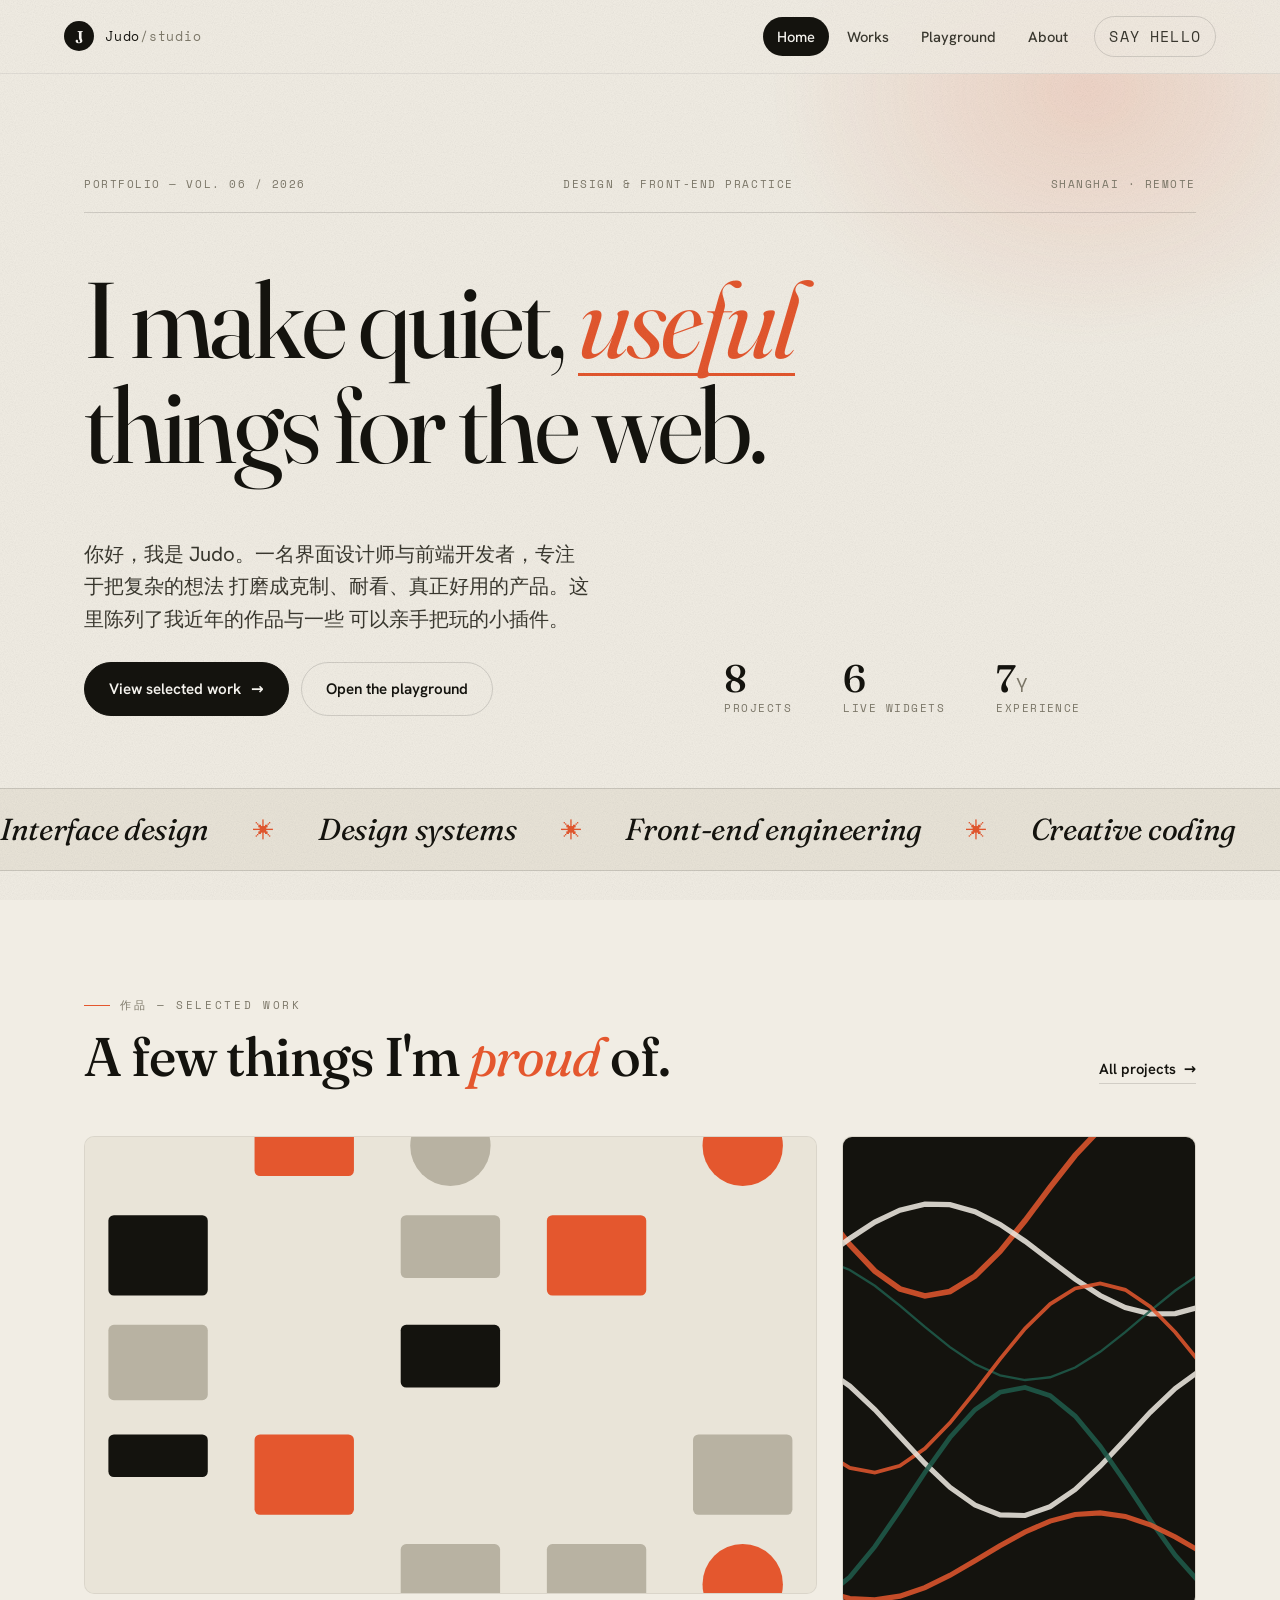
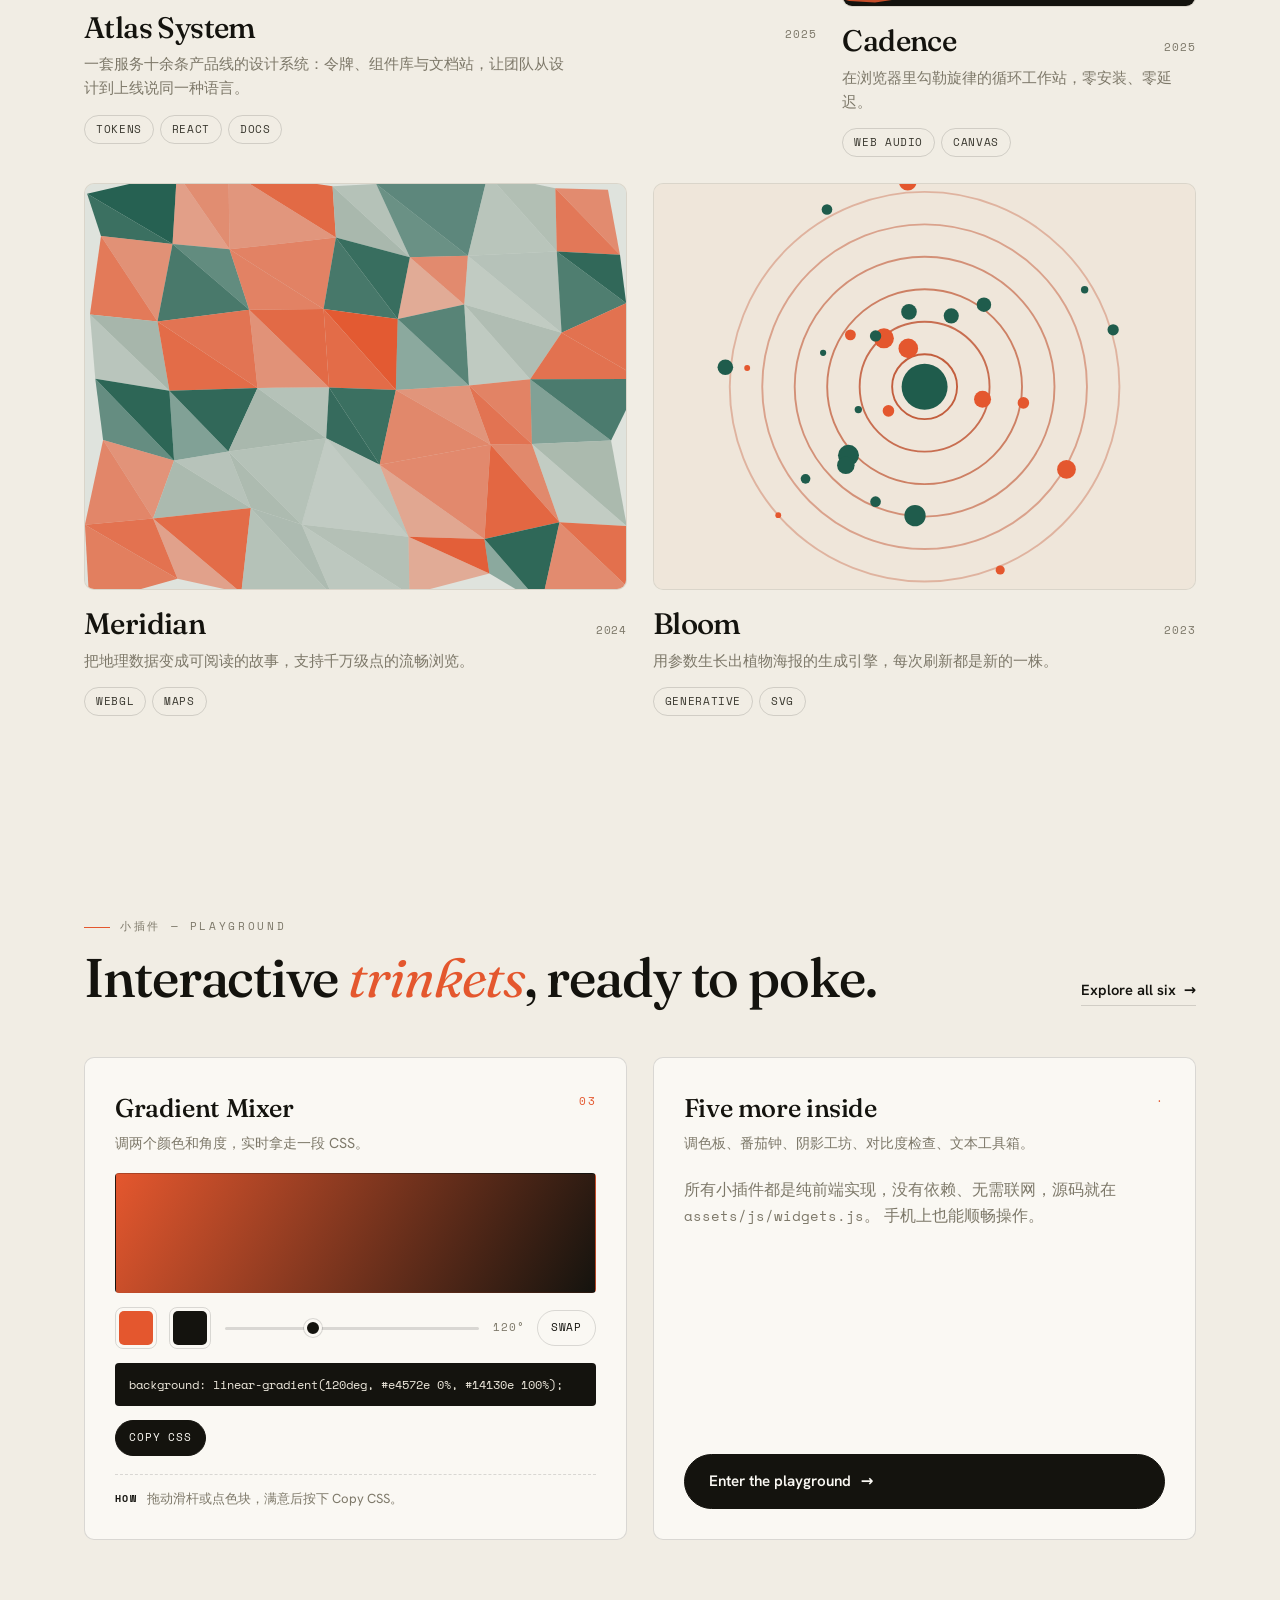
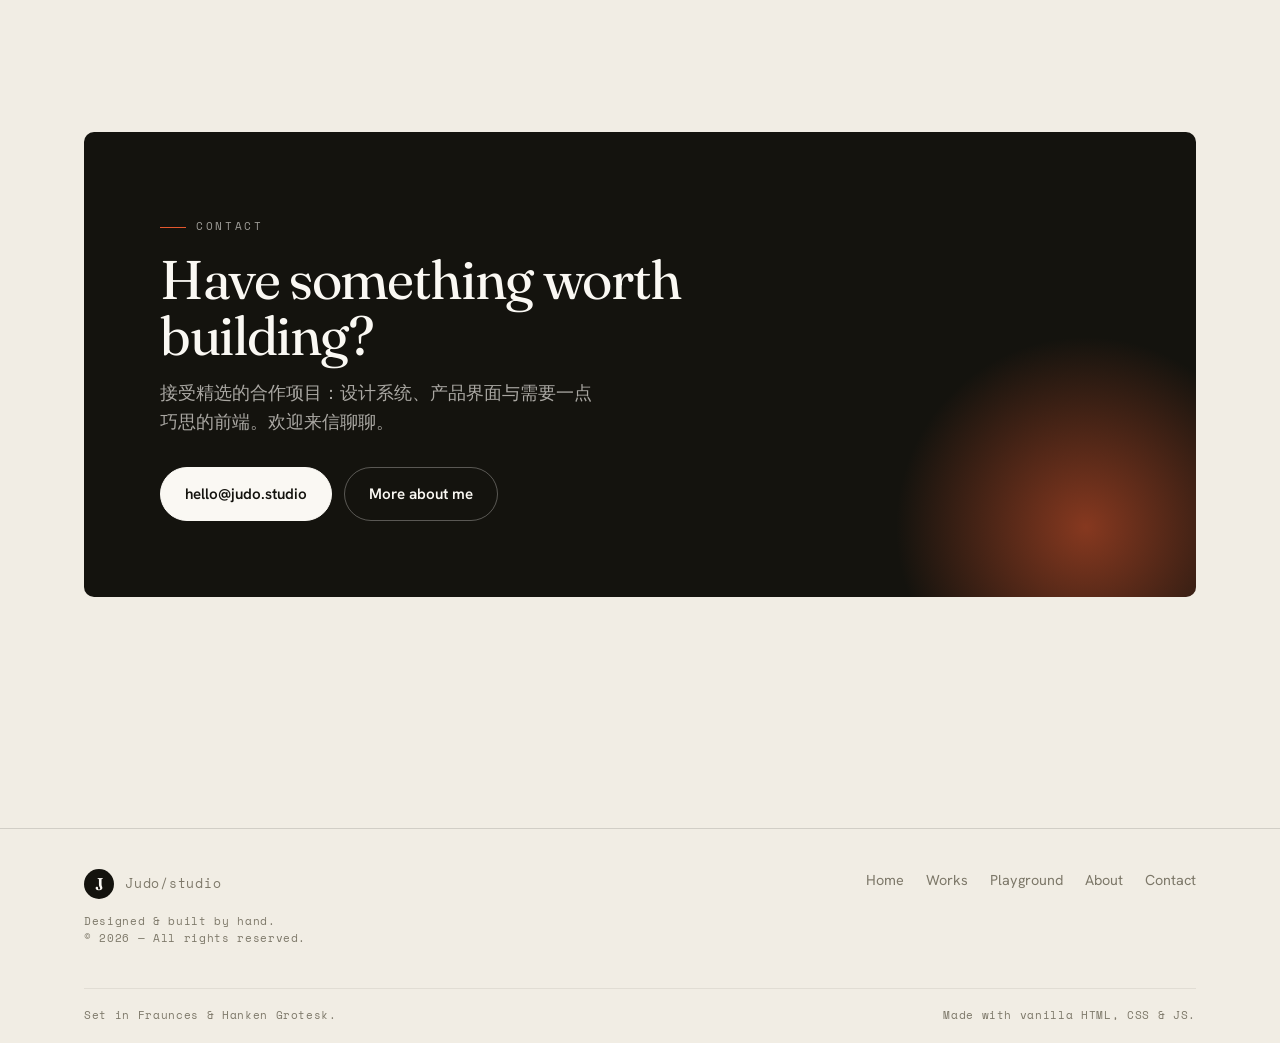
==== index.html @ c6990fbd "Add personal portfolio site with works and interactive playground Static site (plain HTML/CSS/JS, no" ====
<!DOCTYPE html>
<html lang="zh-CN">
<head>
<meta charset="UTF-8">
<meta name="viewport" content="width=device-width, initial-scale=1">
<title>Judo / Studio — Portfolio of a designer &amp; developer</title>
<meta name="description" content="Judo / Studio — a personal portfolio of selected work and interactive experiments in interface design and front-end engineering.">
<meta name="theme-color" content="#f1ede4">
<link rel="stylesheet" href="assets/css/fonts.css">
<link rel="stylesheet" href="assets/css/style.css">
</head>
<body data-page="index">
<div class="page-glow" aria-hidden="true"></div>

<header class="site-header">
  <div class="wrap">
    <a class="brand" href="index.html" aria-label="Judo Studio — home">
      <span class="brand-mark">J</span>
      <span class="brand-text">Judo<em>/studio</em></span>
    </a>
    <nav class="nav" id="site-nav" aria-label="Primary">
      <a href="index.html" aria-current="page">Home</a>
      <a href="works.html">Works</a>
      <a href="playground.html">Playground</a>
      <a href="about.html">About</a>
      <a class="nav-cta" href="about.html#contact">Say hello</a>
    </nav>
    <button class="nav-toggle" aria-label="Toggle navigation" aria-expanded="false" aria-controls="site-nav"><span></span></button>
  </div>
</header>

<main>
  <!-- ================= HERO ================= -->
  <section class="hero wrap">
    <div class="hero-meta">
      <span>Portfolio — Vol. 06 / 2026</span>
      <span>Design &amp; front-end practice</span>
      <span>Shanghai · Remote</span>
    </div>

    <h1>
      I make quiet, <span class="accent">useful</span><br>
      things for the web.
    </h1>

    <div class="hero-foot">
      <div>
        <p class="hero-lede">
          你好，我是 Judo。一名界面设计师与前端开发者，专注于把复杂的想法
          打磨成克制、耐看、真正好用的产品。这里陈列了我近年的作品与一些
          可以亲手把玩的小插件。
        </p>
        <div class="hero-actions">
          <a class="btn" href="works.html">
            View selected work
            <span class="arrow" aria-hidden="true">→</span>
          </a>
          <a class="btn btn--ghost" href="playground.html">Open the playground</a>
        </div>
      </div>

      <div class="hero-stat" aria-label="At a glance">
        <div><b>8</b><span>Projects</span></div>
        <div><b>6</b><span>Live widgets</span></div>
        <div><b>7<span style="font-family:var(--mono);font-size:1.2rem">y</span></b><span>Experience</span></div>
      </div>
    </div>
  </section>

  <!-- ================= TICKER ================= -->
  <div class="ticker" aria-hidden="true">
    <div class="ticker-track">
      <span>Interface design</span>
      <span>Design systems</span>
      <span>Front-end engineering</span>
      <span>Creative coding</span>
      <span>Interaction</span>
      <span>Data visualisation</span>
    </div>
  </div>

  <!-- ================= FEATURED WORK ================= -->
  <section class="section wrap">
    <div class="section-head">
      <div>
        <span class="eyebrow">作品 — Selected work</span>
        <h2 class="section-title">A few things I'm <em>proud</em> of.</h2>
      </div>
      <a class="textlink" href="works.html">All projects <span aria-hidden="true">→</span></a>
    </div>

    <div class="work-grid">
      <article class="card card--wide reveal">
        <a class="card-link" href="works.html#atlas">
          <div class="thumb" data-art="grid" data-seed="11" data-palette="#e9e4d8,#14130e,#e4572e,#b8b2a2">
            <span class="thumb-tag">Design system</span>
            <span class="thumb-go" aria-hidden="true">→</span>
          </div>
        </a>
        <div class="card-body">
          <div class="card-title-row">
            <h3 class="card-title">Atlas System</h3>
            <span class="card-year">2025</span>
          </div>
          <p class="card-desc">一套服务十余条产品线的设计系统：令牌、组件库与文档站，让团队从设计到上线说同一种语言。</p>
          <div class="tags"><span class="tag">Tokens</span><span class="tag">React</span><span class="tag">Docs</span></div>
        </div>
      </article>

      <article class="card card--narrow reveal">
        <a class="card-link" href="works.html#cadence">
          <div class="thumb" data-art="wave" data-seed="4" data-palette="#14130e,#e4572e,#f1ede4,#1f5c4c">
            <span class="thumb-tag">Audio</span>
            <span class="thumb-go" aria-hidden="true">→</span>
          </div>
        </a>
        <div class="card-body">
          <div class="card-title-row">
            <h3 class="card-title">Cadence</h3>
            <span class="card-year">2025</span>
          </div>
          <p class="card-desc">在浏览器里勾勒旋律的循环工作站，零安装、零延迟。</p>
          <div class="tags"><span class="tag">Web Audio</span><span class="tag">Canvas</span></div>
        </div>
      </article>

      <article class="card reveal">
        <a class="card-link" href="works.html#meridian">
          <div class="thumb" data-art="mesh" data-seed="23" data-palette="#dfe3dd,#1f5c4c,#e4572e,#9fb0a4">
            <span class="thumb-tag">Data viz</span>
            <span class="thumb-go" aria-hidden="true">→</span>
          </div>
        </a>
        <div class="card-body">
          <div class="card-title-row">
            <h3 class="card-title">Meridian</h3>
            <span class="card-year">2024</span>
          </div>
          <p class="card-desc">把地理数据变成可阅读的故事，支持千万级点的流畅浏览。</p>
          <div class="tags"><span class="tag">WebGL</span><span class="tag">Maps</span></div>
        </div>
      </article>

      <article class="card reveal">
        <a class="card-link" href="works.html#bloom">
          <div class="thumb" data-art="orbit" data-seed="31" data-palette="#efe6da,#b83c17,#1f5c4c,#e4572e">
            <span class="thumb-tag">Generative</span>
            <span class="thumb-go" aria-hidden="true">→</span>
          </div>
        </a>
        <div class="card-body">
          <div class="card-title-row">
            <h3 class="card-title">Bloom</h3>
            <span class="card-year">2023</span>
          </div>
          <p class="card-desc">用参数生长出植物海报的生成引擎，每次刷新都是新的一株。</p>
          <div class="tags"><span class="tag">Generative</span><span class="tag">SVG</span></div>
        </div>
      </article>
    </div>
  </section>

  <!-- ================= PLAYGROUND TEASER ================= -->
  <section class="section section--tight wrap">
    <div class="section-head">
      <div>
        <span class="eyebrow">小插件 — Playground</span>
        <h2 class="section-title">Interactive <em>trinkets</em>, ready to poke.</h2>
      </div>
      <a class="textlink" href="playground.html">Explore all six <span aria-hidden="true">→</span></a>
    </div>

    <div class="widget-grid">
      <!-- live gradient mixer -->
      <div class="widget reveal" id="w-gradient">
        <div class="widget-head">
          <div>
            <h3 class="widget-title">Gradient Mixer</h3>
            <p class="widget-desc">调两个颜色和角度，实时拿走一段 CSS。</p>
          </div>
          <span class="widget-num">03</span>
        </div>
        <div class="widget-body" style="display:grid;gap:14px">
          <div class="preview" style="min-height:120px"></div>
          <div class="row" style="display:flex;gap:12px;align-items:center;flex-wrap:wrap">
            <input type="color" data-c1 value="#e4572e" aria-label="Colour one">
            <input type="color" data-c2 value="#14130e" aria-label="Colour two">
            <input type="range" data-angle min="0" max="360" value="120" aria-label="Angle" style="flex:1;min-width:120px">
            <span class="card-year" data-angle-out>120°</span>
            <button class="mini-btn" data-swap>Swap</button>
          </div>
          <div class="code-out" aria-live="polite"></div>
          <div class="btn-row">
            <button class="mini-btn mini-btn--solid" data-copy>Copy CSS</button>
          </div>
        </div>
        <p class="howto"><b>How</b> 拖动滑杆或点色块，满意后按下 Copy CSS。</p>
      </div>

      <div class="widget reveal" style="justify-content:center;gap:22px">
        <div class="widget-head">
          <div>
            <h3 class="widget-title">Five more inside</h3>
            <p class="widget-desc">调色板、番茄钟、阴影工坊、对比度检查、文本工具箱。</p>
          </div>
          <span class="widget-num">·</span>
        </div>
        <div class="widget-body">
          <p class="card-desc" style="font-size:1rem">
            所有小插件都是纯前端实现，没有依赖、无需联网，源码就在
            <code style="font-family:var(--mono);font-size:.85em">assets/js/widgets.js</code>。
            手机上也能顺畅操作。
          </p>
        </div>
        <a class="btn" href="playground.html">Enter the playground <span class="arrow" aria-hidden="true">→</span></a>
      </div>
    </div>
  </section>

  <!-- ================= CONTACT ================= -->
  <section class="section wrap" id="contact">
    <div class="contact-band reveal">
      <span class="eyebrow" style="color:rgba(250,248,243,.6)">Contact</span>
      <h2 style="margin-top:16px">Have something worth building?</h2>
      <p>接受精选的合作项目：设计系统、产品界面与需要一点巧思的前端。欢迎来信聊聊。</p>
      <div class="contact-links">
        <a class="btn" href="mailto:hello@judo.studio">hello@judo.studio</a>
        <a class="btn btn--ghost" href="about.html">More about me</a>
      </div>
    </div>
  </section>
</main>

<footer class="site-footer">
  <div class="wrap">
    <div class="footer-grid">
      <div>
        <a class="brand" href="index.html"><span class="brand-mark">J</span><span class="brand-text">Judo<em>/studio</em></span></a>
        <p class="footer-note" style="margin-top:14px">Designed &amp; built by hand.<br>© <span data-year>2026</span> — All rights reserved.</p>
      </div>
      <nav aria-label="Footer">
        <a href="index.html">Home</a>
        <a href="works.html">Works</a>
        <a href="playground.html">Playground</a>
        <a href="about.html">About</a>
        <a href="about.html#contact">Contact</a>
      </nav>
    </div>
    <div class="footer-bottom">
      <span class="footer-note">Set in Fraunces &amp; Hanken Grotesk.</span>
      <span class="footer-note">Made with vanilla HTML, CSS &amp; JS.</span>
    </div>
  </div>
</footer>

<script src="assets/js/main.js"></script>
<script src="assets/js/widgets.js"></script>
</body>
</html>
---- assets/css/fonts.css ----
/* Self-hosted webfonts (latin subset) */

@font-face {
  font-family: 'Fraunces';
  font-style: italic;
  font-weight: 300 700;
  font-display: swap;
  src: url('../fonts/fraunces-italic-300-700.woff2') format('woff2');
}

@font-face {
  font-family: 'Fraunces';
  font-style: normal;
  font-weight: 300 700;
  font-display: swap;
  src: url('../fonts/fraunces-normal-300-700.woff2') format('woff2');
}

@font-face {
  font-family: 'Hanken Grotesk';
  font-style: italic;
  font-weight: 400;
  font-display: swap;
  src: url('../fonts/hanken-grotesk-italic-400.woff2') format('woff2');
}

@font-face {
  font-family: 'Hanken Grotesk';
  font-style: normal;
  font-weight: 300 700;
  font-display: swap;
  src: url('../fonts/hanken-grotesk-normal-300-700.woff2') format('woff2');
}

@font-face {
  font-family: 'Space Mono';
  font-style: italic;
  font-weight: 400;
  font-display: swap;
  src: url('../fonts/space-mono-italic-400.woff2') format('woff2');
}

@font-face {
  font-family: 'Space Mono';
  font-style: normal;
  font-weight: 400;
  font-display: swap;
  src: url('../fonts/space-mono-normal-400.woff2') format('woff2');
}

@font-face {
  font-family: 'Space Mono';
  font-style: normal;
  font-weight: 700;
  font-display: swap;
  src: url('../fonts/space-mono-normal-700.woff2') format('woff2');
}
---- assets/css/style.css ----
/* =========================================================
   Judo / Studio — design system
   Warm editorial minimalism: ivory paper, warm ink, vermilion.
   ========================================================= */

:root {
  /* palette */
  --paper:      #f1ede4;
  --paper-2:    #e9e4d8;
  --paper-3:    #faf8f3;
  --ink:        #14130e;
  --ink-soft:   #3a382f;
  --muted:      #7d7869;
  --line:       rgba(20, 19, 14, 0.14);
  --line-soft:  rgba(20, 19, 14, 0.07);
  --accent:     #e4572e;
  --accent-ink: #b83c17;
  --pine:       #1f5c4c;

  /* type */
  --display: "Fraunces", "Iowan Old Style", Georgia, serif;
  --sans:    "Hanken Grotesk", "Helvetica Neue", system-ui, sans-serif;
  --mono:    "Space Mono", ui-monospace, "SFMono-Regular", monospace;

  /* metrics */
  --page: 1240px;
  --gutter: clamp(20px, 5vw, 72px);
  --radius: 4px;
  --radius-lg: 10px;
  --ease: cubic-bezier(0.22, 1, 0.36, 1);

  --header-h: 74px;
}

/* ---------- reset ---------- */
*, *::before, *::after { box-sizing: border-box; }
html { -webkit-text-size-adjust: 100%; scroll-behavior: smooth; }
body {
  margin: 0;
  background: var(--paper);
  color: var(--ink);
  font-family: var(--sans);
  font-size: clamp(16px, 1.02vw + 13px, 18px);
  line-height: 1.6;
  font-weight: 400;
  -webkit-font-smoothing: antialiased;
  text-rendering: optimizeLegibility;
  overflow-x: hidden;
}
img, svg { display: block; max-width: 100%; }
a { color: inherit; text-decoration: none; }
button { font: inherit; color: inherit; cursor: pointer; }
h1, h2, h3, h4, p, figure, blockquote { margin: 0; }
ul { margin: 0; padding: 0; list-style: none; }
input, select, textarea { font: inherit; color: inherit; }
::selection { background: var(--accent); color: var(--paper-3); }

/* ---------- texture + atmosphere ---------- */
body::before {
  content: "";
  position: fixed;
  inset: 0;
  z-index: 9999;
  pointer-events: none;
  opacity: 0.5;
  mix-blend-mode: multiply;
  background-image: url("data:image/svg+xml,%3Csvg xmlns='http://www.w3.org/2000/svg' width='140' height='140'%3E%3Cfilter id='n'%3E%3CfeTurbulence type='fractalNoise' baseFrequency='0.9' numOctaves='3' stitchTiles='stitch'/%3E%3CfeColorMatrix type='saturate' values='0'/%3E%3C/filter%3E%3Crect width='100%25' height='100%25' filter='url(%23n)' opacity='0.32'/%3E%3C/svg%3E");
}
.page-glow {
  position: fixed;
  top: -30vh; right: -20vw;
  width: 70vw; height: 80vh;
  background: radial-gradient(closest-side, rgba(228, 87, 46, 0.16), transparent 70%);
  pointer-events: none;
  z-index: 0;
  filter: blur(10px);
}

/* ---------- layout ---------- */
.wrap { width: min(100%, var(--page)); margin-inline: auto; padding-inline: var(--gutter); position: relative; z-index: 1; }
.section { padding-block: clamp(64px, 9vw, 132px); }
.section--tight { padding-block: clamp(44px, 6vw, 84px); }
.hairline { height: 1px; background: var(--line); border: 0; }

/* eyebrow / labels */
.eyebrow {
  font-family: var(--mono);
  font-size: 11px;
  letter-spacing: 0.24em;
  text-transform: uppercase;
  color: var(--muted);
  display: inline-flex;
  align-items: center;
  gap: 10px;
}
.eyebrow::before {
  content: "";
  width: 26px; height: 1px;
  background: var(--accent);
}

/* section heading */
.section-head {
  display: grid;
  grid-template-columns: minmax(0, 1fr) auto;
  align-items: end;
  gap: 24px;
  margin-bottom: clamp(32px, 4vw, 56px);
}
.section-title {
  font-family: var(--display);
  font-weight: 500;
  font-optical-sizing: auto;
  font-size: clamp(1.9rem, 4.6vw, 3.4rem);
  line-height: 1.02;
  letter-spacing: -0.02em;
  margin-top: 14px;
}
.section-title em { font-style: italic; font-weight: 400; color: var(--accent); }
.section-note { max-width: 34ch; color: var(--muted); font-size: 0.95rem; }

/* ---------- header ---------- */
.site-header {
  position: sticky;
  top: 0;
  z-index: 100;
  height: var(--header-h);
  display: flex;
  align-items: center;
  background: color-mix(in srgb, var(--paper) 82%, transparent);
  backdrop-filter: blur(14px) saturate(1.2);
  border-bottom: 1px solid var(--line-soft);
}
.site-header .wrap { display: flex; align-items: center; justify-content: space-between; gap: 20px; width: 100%; }
.brand { display: inline-flex; align-items: center; gap: 11px; }
.brand-mark {
  width: 30px; height: 30px;
  display: grid; place-items: center;
  background: var(--ink);
  color: var(--paper-3);
  font-family: var(--display);
  font-size: 17px; font-weight: 600;
  border-radius: 50%;
  transition: transform 0.5s var(--ease), background 0.3s;
}
.brand:hover .brand-mark { transform: rotate(-14deg) scale(1.06); background: var(--accent); }
.brand-text { font-family: var(--mono); font-size: 13px; letter-spacing: 0.06em; }
.brand-text em { font-style: normal; color: var(--muted); }

.nav { display: flex; align-items: center; gap: 4px; }
.nav a {
  position: relative;
  padding: 8px 14px;
  font-size: 0.92rem;
  font-weight: 500;
  color: var(--ink-soft);
  border-radius: 100px;
  transition: color 0.25s, background 0.25s;
}
.nav a:hover { color: var(--ink); background: var(--line-soft); }
.nav a[aria-current="page"] { color: var(--paper-3); background: var(--ink); }
.nav a[aria-current="page"]:hover { background: var(--ink); }
.nav-cta {
  font-family: var(--mono);
  font-size: 11.5px;
  letter-spacing: 0.08em;
  text-transform: uppercase;
  border: 1px solid var(--line);
  padding: 9px 16px;
  border-radius: 100px;
  margin-left: 8px;
  transition: background 0.25s, color 0.25s, border-color 0.25s;
}
.nav-cta:hover { background: var(--accent); color: var(--paper-3); border-color: var(--accent); }

.nav-toggle {
  display: none;
  width: 42px; height: 42px;
  border: 1px solid var(--line);
  border-radius: 50%;
  background: transparent;
  position: relative;
}
.nav-toggle span, .nav-toggle span::before, .nav-toggle span::after {
  content: ""; position: absolute; left: 50%; width: 16px; height: 1.5px;
  background: var(--ink); transform: translateX(-50%);
  transition: transform 0.3s var(--ease), opacity 0.2s;
}
.nav-toggle span { top: 50%; margin-top: -0.75px; }
.nav-toggle span::before { top: -5px; }
.nav-toggle span::after { top: 5px; }
body.nav-open .nav-toggle span { background: transparent; }
body.nav-open .nav-toggle span::before { transform: translateX(-50%) translateY(5px) rotate(45deg); }
body.nav-open .nav-toggle span::after { transform: translateX(-50%) translateY(-5px) rotate(-45deg); }

/* ---------- buttons ---------- */
.btn {
  display: inline-flex;
  align-items: center;
  gap: 10px;
  padding: 14px 24px;
  border-radius: 100px;
  font-weight: 600;
  font-size: 0.95rem;
  border: 1px solid var(--ink);
  background: var(--ink);
  color: var(--paper-3);
  transition: transform 0.4s var(--ease), background 0.3s, color 0.3s, box-shadow 0.3s;
}
.btn:hover { transform: translateY(-2px); box-shadow: 0 12px 28px -14px rgba(20,19,14,0.7); }
.btn .arrow { transition: transform 0.4s var(--ease); }
.btn:hover .arrow { transform: translateX(4px); }
.btn--ghost { background: transparent; color: var(--ink); border-color: var(--line); }
.btn--ghost:hover { border-color: var(--ink); background: transparent; }
.btn--accent { background: var(--accent); border-color: var(--accent); }
.btn--accent:hover { background: var(--accent-ink); border-color: var(--accent-ink); }

.textlink {
  display: inline-flex; align-items: center; gap: 8px;
  font-weight: 600; font-size: 0.92rem;
  border-bottom: 1px solid var(--line);
  padding-bottom: 3px;
  transition: border-color 0.3s, gap 0.35s var(--ease);
}
.textlink:hover { border-color: var(--accent); gap: 13px; color: var(--accent-ink); }

/* ---------- hero ---------- */
.hero { padding-top: clamp(48px, 8vw, 104px); padding-bottom: clamp(40px, 6vw, 72px); }
.hero-meta {
  display: flex; flex-wrap: wrap; gap: 12px 28px;
  justify-content: space-between;
  font-family: var(--mono); font-size: 11px; letter-spacing: 0.14em;
  text-transform: uppercase; color: var(--muted);
  border-bottom: 1px solid var(--line);
  padding-bottom: 18px; margin-bottom: clamp(28px, 5vw, 54px);
}
.hero h1 {
  font-family: var(--display);
  font-weight: 400;
  font-size: clamp(2.7rem, 8.4vw, 7rem);
  line-height: 0.98;
  letter-spacing: -0.03em;
  max-width: 16ch;
}
.hero h1 .accent {
  font-style: italic;
  color: var(--accent);
  position: relative;
  white-space: nowrap;
}
.hero h1 .accent::after {
  content: "";
  position: absolute; left: 0; right: 0; bottom: 0.08em; height: 3px;
  background: var(--accent); transform-origin: left;
  transform: scaleX(0);
  animation: rule 1.1s var(--ease) 0.55s forwards;
}
@keyframes rule { to { transform: scaleX(1); } }

.hero-foot {
  display: grid;
  grid-template-columns: 1.1fr 0.9fr;
  gap: clamp(24px, 5vw, 72px);
  align-items: end;
  margin-top: clamp(34px, 5vw, 60px);
}
.hero-lede { font-size: clamp(1.05rem, 1.6vw, 1.3rem); color: var(--ink-soft); max-width: 46ch; }
.hero-actions { display: flex; flex-wrap: wrap; gap: 12px; margin-top: 26px; }
.hero-stat { display: flex; gap: clamp(24px, 4vw, 52px); }
.hero-stat div { display: flex; flex-direction: column; gap: 2px; }
.hero-stat b { font-family: var(--display); font-size: clamp(1.7rem, 3vw, 2.4rem); font-weight: 500; line-height: 1; }
.hero-stat span { font-family: var(--mono); font-size: 10.5px; letter-spacing: 0.14em; text-transform: uppercase; color: var(--muted); }

/* ticker */
.ticker {
  border-top: 1px solid var(--line);
  border-bottom: 1px solid var(--line);
  padding-block: 16px;
  overflow: hidden;
  white-space: nowrap;
  background: var(--paper-2);
}
.ticker-track { display: inline-flex; gap: 44px; animation: ticker 34s linear infinite; }
.ticker:hover .ticker-track { animation-play-state: paused; }
.ticker span {
  font-family: var(--display); font-size: clamp(1.2rem, 2.4vw, 1.9rem);
  font-weight: 400; font-style: italic; letter-spacing: -0.01em;
  display: inline-flex; align-items: center; gap: 44px;
}
.ticker span::after { content: "\2733"; font-style: normal; color: var(--accent); font-size: 0.7em; }
@keyframes ticker { to { transform: translateX(-50%); } }

/* ---------- work grid ---------- */
.work-grid {
  display: grid;
  grid-template-columns: repeat(6, 1fr);
  gap: clamp(16px, 2vw, 30px);
}
.card {
  grid-column: span 3;
  display: flex;
  flex-direction: column;
  gap: 18px;
  group: card;
}
.card--wide { grid-column: span 4; }
.card--narrow { grid-column: span 2; }
.card--full { grid-column: span 6; }

.card-link { display: block; }
.thumb {
  position: relative;
  aspect-ratio: 4 / 3;
  border-radius: var(--radius-lg);
  overflow: hidden;
  background: var(--paper-2);
  border: 1px solid var(--line-soft);
}
.card--wide .thumb { aspect-ratio: 16 / 10; }
.card--narrow .thumb { aspect-ratio: 3 / 4; }
.card--full .thumb { aspect-ratio: 21 / 9; }
.thumb svg { width: 100%; height: 100%; transition: transform 1.1s var(--ease); }
.card-link:hover .thumb svg { transform: scale(1.045); }
.thumb::after {
  content: "";
  position: absolute; inset: 0;
  background: linear-gradient(180deg, transparent 55%, rgba(20,19,14,0.28));
  opacity: 0; transition: opacity 0.5s var(--ease);
}
.card-link:hover .thumb::after { opacity: 1; }
.thumb-go {
  position: absolute; right: 14px; bottom: 14px;
  width: 46px; height: 46px;
  display: grid; place-items: center;
  border-radius: 50%;
  background: var(--paper-3);
  color: var(--ink);
  transform: translateY(12px) scale(0.85);
  opacity: 0;
  transition: transform 0.5s var(--ease), opacity 0.4s;
}
.card-link:hover .thumb-go { transform: translateY(0) scale(1); opacity: 1; }
.thumb-tag {
  position: absolute; top: 12px; left: 12px;
  font-family: var(--mono); font-size: 10px; letter-spacing: 0.12em;
  text-transform: uppercase;
  background: color-mix(in srgb, var(--paper-3) 88%, transparent);
  padding: 5px 10px; border-radius: 100px;
  backdrop-filter: blur(6px);
}

.card-body { display: flex; flex-direction: column; gap: 8px; }
.card-title-row { display: flex; align-items: baseline; justify-content: space-between; gap: 14px; }
.card-title {
  font-family: var(--display); font-size: clamp(1.35rem, 2.6vw, 1.85rem);
  font-weight: 500; letter-spacing: -0.02em; line-height: 1.1;
}
.card-year { font-family: var(--mono); font-size: 11px; color: var(--muted); letter-spacing: 0.08em; }
.card-desc { color: var(--muted); font-size: 0.95rem; max-width: 54ch; }
.tags { display: flex; flex-wrap: wrap; gap: 6px; margin-top: 6px; }
.tag {
  font-family: var(--mono); font-size: 10.5px; letter-spacing: 0.06em;
  text-transform: uppercase;
  border: 1px solid var(--line); border-radius: 100px;
  padding: 5px 11px; color: var(--ink-soft);
}

/* ---------- playground ---------- */
.widget-grid {
  display: grid;
  grid-template-columns: repeat(2, minmax(0, 1fr));
  gap: clamp(16px, 2vw, 26px);
}
.widget {
  background: var(--paper-3);
  border: 1px solid var(--line);
  border-radius: var(--radius-lg);
  padding: clamp(20px, 2.6vw, 30px);
  display: flex;
  flex-direction: column;
  gap: 18px;
  position: relative;
  transition: box-shadow 0.5s var(--ease), transform 0.5s var(--ease);
}
.widget:hover { transform: translateY(-3px); box-shadow: 0 26px 50px -34px rgba(20,19,14,0.55); }
.widget-head { display: flex; align-items: flex-start; gap: 14px; justify-content: space-between; }
.widget-num {
  font-family: var(--mono); font-size: 11px; color: var(--accent);
  letter-spacing: 0.14em; padding-top: 5px;
}
.widget-title { font-family: var(--display); font-size: clamp(1.25rem, 2.2vw, 1.6rem); font-weight: 500; letter-spacing: -0.015em; }
.widget-desc { color: var(--muted); font-size: 0.9rem; margin-top: 3px; }
.widget-body { flex: 1; }
.howto {
  display: flex; gap: 10px; align-items: flex-start;
  border-top: 1px dashed var(--line);
  padding-top: 14px;
  font-size: 0.82rem; color: var(--muted); line-height: 1.5;
}
.howto b { font-family: var(--mono); font-size: 10px; letter-spacing: 0.14em; text-transform: uppercase; color: var(--ink); flex: none; padding-top: 2px; }

/* widget controls */
.field { display: flex; flex-direction: column; gap: 7px; }
.field label { font-family: var(--mono); font-size: 10.5px; letter-spacing: 0.12em; text-transform: uppercase; color: var(--muted); }
.field .row { display: flex; align-items: center; gap: 12px; }
input[type="range"] {
  -webkit-appearance: none; appearance: none;
  width: 100%; height: 3px; background: var(--line); border-radius: 100px; outline: none;
}
input[type="range"]::-webkit-slider-thumb {
  -webkit-appearance: none; appearance: none;
  width: 18px; height: 18px; border-radius: 50%;
  background: var(--ink); border: 3px solid var(--paper-3);
  box-shadow: 0 0 0 1px var(--line); cursor: pointer;
  transition: transform 0.2s;
}
input[type="range"]::-webkit-slider-thumb:hover { transform: scale(1.15); background: var(--accent); }
input[type="range"]::-moz-range-thumb {
  width: 14px; height: 14px; border-radius: 50%; background: var(--ink);
  border: 2px solid var(--paper-3); cursor: pointer;
}
input[type="color"] {
  -webkit-appearance: none; appearance: none;
  width: 42px; height: 42px; padding: 0; border: 1px solid var(--line);
  border-radius: 8px; background: none; cursor: pointer;
}
input[type="color"]::-webkit-color-swatch-wrapper { padding: 3px; }
input[type="color"]::-webkit-color-swatch { border: none; border-radius: 5px; }
input[type="text"], textarea, select {
  width: 100%; padding: 11px 13px;
  background: var(--paper); border: 1px solid var(--line);
  border-radius: var(--radius); outline: none;
  transition: border-color 0.25s, box-shadow 0.25s;
}
input[type="text"]:focus, textarea:focus, select:focus {
  border-color: var(--accent); box-shadow: 0 0 0 3px rgba(228,87,46,0.14);
}
textarea { resize: vertical; min-height: 92px; line-height: 1.5; }
.mini-btn {
  font-family: var(--mono); font-size: 11px; letter-spacing: 0.08em;
  text-transform: uppercase;
  border: 1px solid var(--line); background: transparent;
  padding: 8px 13px; border-radius: 100px;
  transition: background 0.25s, color 0.25s, border-color 0.25s;
}
.mini-btn:hover { background: var(--ink); color: var(--paper-3); border-color: var(--ink); }
.mini-btn--solid { background: var(--ink); color: var(--paper-3); border-color: var(--ink); }
.mini-btn--solid:hover { background: var(--accent); border-color: var(--accent); }
.btn-row { display: flex; flex-wrap: wrap; gap: 8px; }

/* palette widget */
.swatches { display: grid; grid-template-columns: repeat(5, 1fr); gap: 8px; }
.swatch {
  aspect-ratio: 3 / 4; border-radius: 8px; border: 1px solid var(--line-soft);
  display: flex; align-items: flex-end; justify-content: center;
  padding-bottom: 8px; position: relative; overflow: hidden;
  transition: transform 0.4s var(--ease);
}
.swatch:hover { transform: translateY(-4px); }
.swatch code {
  font-family: var(--mono); font-size: 9.5px; letter-spacing: 0.02em;
  background: color-mix(in srgb, var(--paper-3) 86%, transparent);
  padding: 2px 6px; border-radius: 4px; color: var(--ink);
}

/* pomodoro */
.timer { display: grid; place-items: center; gap: 16px; }
.ring { position: relative; width: 168px; height: 168px; }
.ring svg { transform: rotate(-90deg); }
.ring circle { fill: none; stroke-width: 7; }
.ring .track { stroke: var(--line-soft); }
.ring .prog { stroke: var(--accent); stroke-linecap: round; transition: stroke-dashoffset 0.6s linear, stroke 0.4s; }
.ring-time {
  position: absolute; inset: 0; display: grid; place-items: center;
  font-family: var(--display); font-size: 2.4rem; font-weight: 500; letter-spacing: -0.02em;
  font-variant-numeric: tabular-nums;
}
.mode-pills { display: flex; gap: 6px; }
.mode-pills button { border-radius: 100px; }

/* previews */
.preview {
  border: 1px solid var(--line); border-radius: var(--radius);
  min-height: 120px; display: grid; place-items: center;
  background: var(--paper); overflow: hidden; position: relative;
}
.preview--grid {
  background-image:
    linear-gradient(var(--line-soft) 1px, transparent 1px),
    linear-gradient(90deg, var(--line-soft) 1px, transparent 1px);
  background-size: 22px 22px;
}
.code-out {
  font-family: var(--mono); font-size: 12px; line-height: 1.6;
  background: var(--ink); color: #ece7db;
  padding: 12px 14px; border-radius: var(--radius);
  word-break: break-all; white-space: pre-wrap;
}
.stats-row { display: grid; grid-template-columns: repeat(4, 1fr); gap: 10px; }
.stat { text-align: center; border: 1px solid var(--line); border-radius: var(--radius); padding: 12px 6px; }
.stat b { display: block; font-family: var(--display); font-size: 1.5rem; font-weight: 500; }
.stat span { font-family: var(--mono); font-size: 9.5px; letter-spacing: 0.1em; text-transform: uppercase; color: var(--muted); }
.contrast-badges { display: flex; gap: 8px; flex-wrap: wrap; }
.badge { font-family: var(--mono); font-size: 10.5px; letter-spacing: 0.06em; text-transform: uppercase; padding: 5px 10px; border-radius: 100px; border: 1px solid var(--line); }
.badge.pass { background: var(--pine); color: #eef6f1; border-color: var(--pine); }
.badge.fail { background: var(--paper-2); color: var(--muted); }

/* ---------- filters ---------- */
.filters { display: flex; flex-wrap: wrap; gap: 8px; margin-top: 30px; }
.card.is-hidden { display: none; }

/* ---------- about ---------- */
.about-grid { display: grid; grid-template-columns: 1.15fr 0.85fr; gap: clamp(28px, 5vw, 80px); align-items: start; }
.prose p { margin-bottom: 1.15em; color: var(--ink-soft); max-width: 62ch; }
.prose p:first-of-type { font-size: clamp(1.15rem, 2vw, 1.45rem); color: var(--ink); font-family: var(--display); line-height: 1.35; letter-spacing: -0.01em; }
.prose a { border-bottom: 1px solid var(--accent); color: var(--accent-ink); }
.fact-list { border-top: 1px solid var(--line); }
.fact-list li { display: flex; justify-content: space-between; gap: 18px; padding: 15px 0; border-bottom: 1px solid var(--line); font-size: 0.93rem; }
.fact-list b { font-family: var(--mono); font-size: 10.5px; letter-spacing: 0.12em; text-transform: uppercase; color: var(--muted); }
.timeline { margin-top: 8px; }
.timeline li { display: grid; grid-template-columns: 74px 1fr; gap: 18px; padding: 16px 0; border-top: 1px solid var(--line); }
.timeline time { font-family: var(--mono); font-size: 11px; letter-spacing: 0.08em; color: var(--muted); padding-top: 4px; }
.timeline h4 { font-family: var(--display); font-size: 1.15rem; font-weight: 500; }
.timeline p { color: var(--muted); font-size: 0.9rem; }

/* contact block */
.contact-band {
  background: var(--ink); color: var(--paper-3);
  border-radius: var(--radius-lg);
  padding: clamp(34px, 6vw, 76px);
  position: relative; overflow: hidden;
}
.contact-band::after {
  content: ""; position: absolute; right: -80px; bottom: -120px;
  width: 380px; height: 380px; border-radius: 50%;
  background: radial-gradient(closest-side, rgba(228,87,46,0.55), transparent);
}
.contact-band h2 { font-family: var(--display); font-weight: 400; font-size: clamp(1.9rem, 5vw, 3.4rem); line-height: 1.02; letter-spacing: -0.025em; max-width: 18ch; }
.contact-band p { color: rgba(250,248,243,0.65); margin-top: 16px; max-width: 44ch; }
.contact-links { display: flex; flex-wrap: wrap; gap: 12px; margin-top: 30px; position: relative; z-index: 1; }
.contact-band .btn { background: var(--paper-3); color: var(--ink); border-color: var(--paper-3); }
.contact-band .btn:hover { background: var(--accent); border-color: var(--accent); color: var(--paper-3); }
.contact-band .btn--ghost { background: transparent; color: var(--paper-3); border-color: rgba(250,248,243,0.3); }
.contact-band .btn--ghost:hover { border-color: var(--paper-3); color: var(--paper-3); }

/* ---------- footer ---------- */
.site-footer { border-top: 1px solid var(--line); margin-top: clamp(60px, 9vw, 120px); }
.footer-grid { display: flex; flex-wrap: wrap; justify-content: space-between; gap: 24px; padding-block: 40px; }
.footer-grid nav { display: flex; flex-wrap: wrap; gap: 6px 22px; }
.footer-grid a { font-size: 0.9rem; color: var(--muted); transition: color 0.25s; }
.footer-grid a:hover { color: var(--ink); }
.footer-note { font-family: var(--mono); font-size: 11px; letter-spacing: 0.06em; color: var(--muted); }
.footer-bottom { border-top: 1px solid var(--line-soft); padding-block: 18px; display: flex; flex-wrap: wrap; justify-content: space-between; gap: 10px; }

/* ---------- page intro (sub pages) ---------- */
.page-intro { padding-top: clamp(40px, 6vw, 88px); padding-bottom: clamp(24px, 4vw, 46px); }
.page-intro h1 { font-family: var(--display); font-weight: 400; font-size: clamp(2.4rem, 7vw, 5rem); line-height: 0.98; letter-spacing: -0.03em; max-width: 20ch; }
.page-intro h1 em { font-style: italic; color: var(--accent); }
.page-intro .lede { margin-top: 22px; max-width: 56ch; color: var(--ink-soft); font-size: clamp(1.02rem, 1.5vw, 1.2rem); }

/* toast */
.toast {
  position: fixed; left: 50%; bottom: 28px; transform: translate(-50%, 20px);
  background: var(--ink); color: var(--paper-3);
  font-family: var(--mono); font-size: 12px; letter-spacing: 0.04em;
  padding: 11px 18px; border-radius: 100px;
  opacity: 0; pointer-events: none; z-index: 2000;
  transition: opacity 0.3s, transform 0.4s var(--ease);
}
.toast.show { opacity: 1; transform: translate(-50%, 0); }

/* reveal */
.reveal { opacity: 0; transform: translateY(26px); }
.reveal.in { opacity: 1; transform: none; transition: opacity 0.9s var(--ease), transform 0.9s var(--ease); }

/* ---------- responsive ---------- */
@media (max-width: 900px) {
  .hero-foot { grid-template-columns: 1fr; }
  .about-grid { grid-template-columns: 1fr; }
  .card, .card--wide, .card--narrow, .card--full { grid-column: span 3; }
  .card--narrow .thumb, .card--wide .thumb, .card--full .thumb { aspect-ratio: 4 / 3; }
  .widget-grid { grid-template-columns: 1fr; }
}
@media (max-width: 760px) {
  .nav {
    position: fixed;
    inset: var(--header-h) 0 auto 0;
    flex-direction: column;
    align-items: stretch;
    gap: 2px;
    padding: 16px var(--gutter) 26px;
    background: var(--paper);
    border-bottom: 1px solid var(--line);
    transform: translateY(-12px);
    opacity: 0; pointer-events: none;
    transition: opacity 0.3s, transform 0.4s var(--ease);
  }
  body.nav-open .nav { opacity: 1; transform: none; pointer-events: auto; }
  .nav a { padding: 13px 12px; font-size: 1.05rem; border-radius: 8px; }
  .nav-cta { margin: 8px 0 0; text-align: center; padding: 13px; }
  .nav-toggle { display: block; }
  .section-head { grid-template-columns: 1fr; align-items: start; }
  .hero-stat { flex-wrap: wrap; gap: 22px 34px; }
  .stats-row { grid-template-columns: repeat(2, 1fr); }
  .swatches { grid-template-columns: repeat(5, 1fr); gap: 5px; }
  .swatch code { font-size: 0; padding: 0; width: 100%; height: 100%; background: transparent; }
  .timeline li { grid-template-columns: 62px 1fr; }
}
@media (max-width: 560px) {
  .card, .card--wide, .card--narrow, .card--full { grid-column: span 6; }
  .footer-grid { flex-direction: column; }
}

@media (prefers-reduced-motion: reduce) {
  *, *::before, *::after { animation-duration: 0.001ms !important; animation-iteration-count: 1 !important; transition-duration: 0.001ms !important; scroll-behavior: auto !important; }
  .reveal { opacity: 1; transform: none; }
}
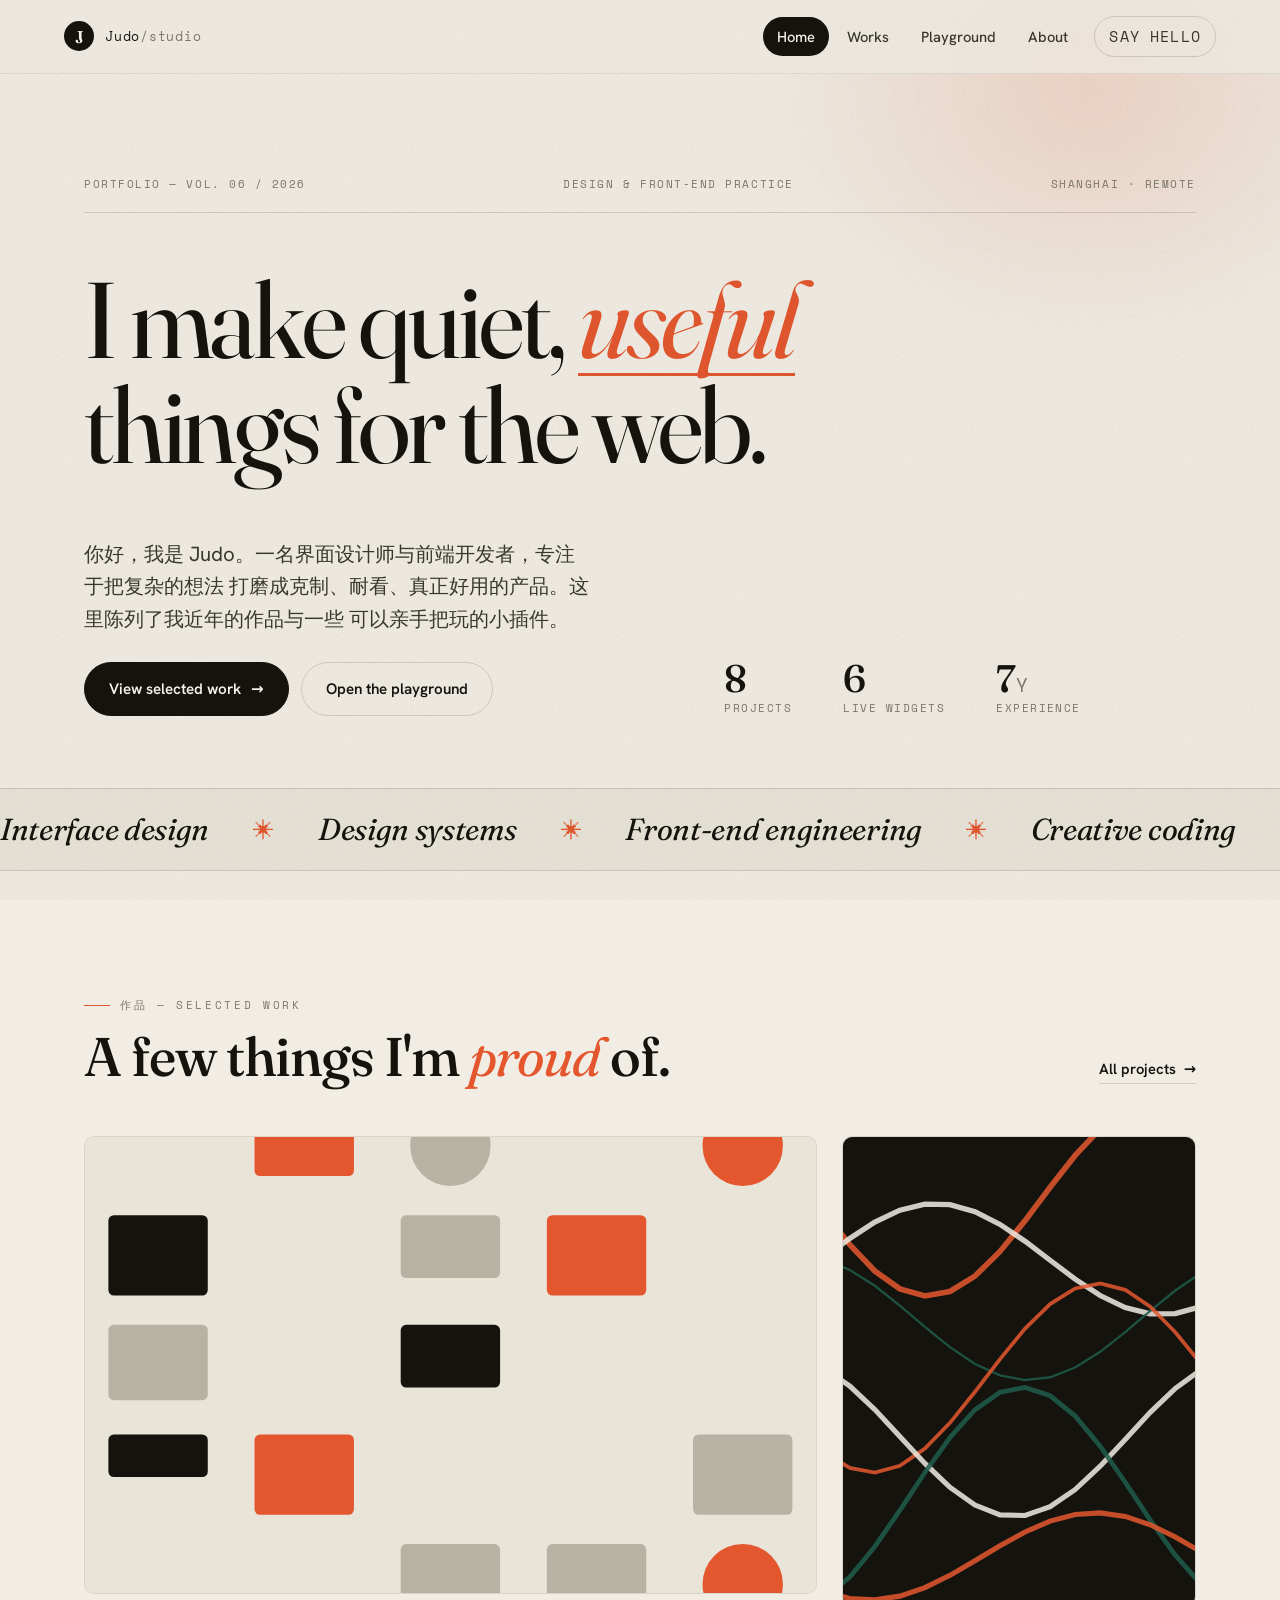
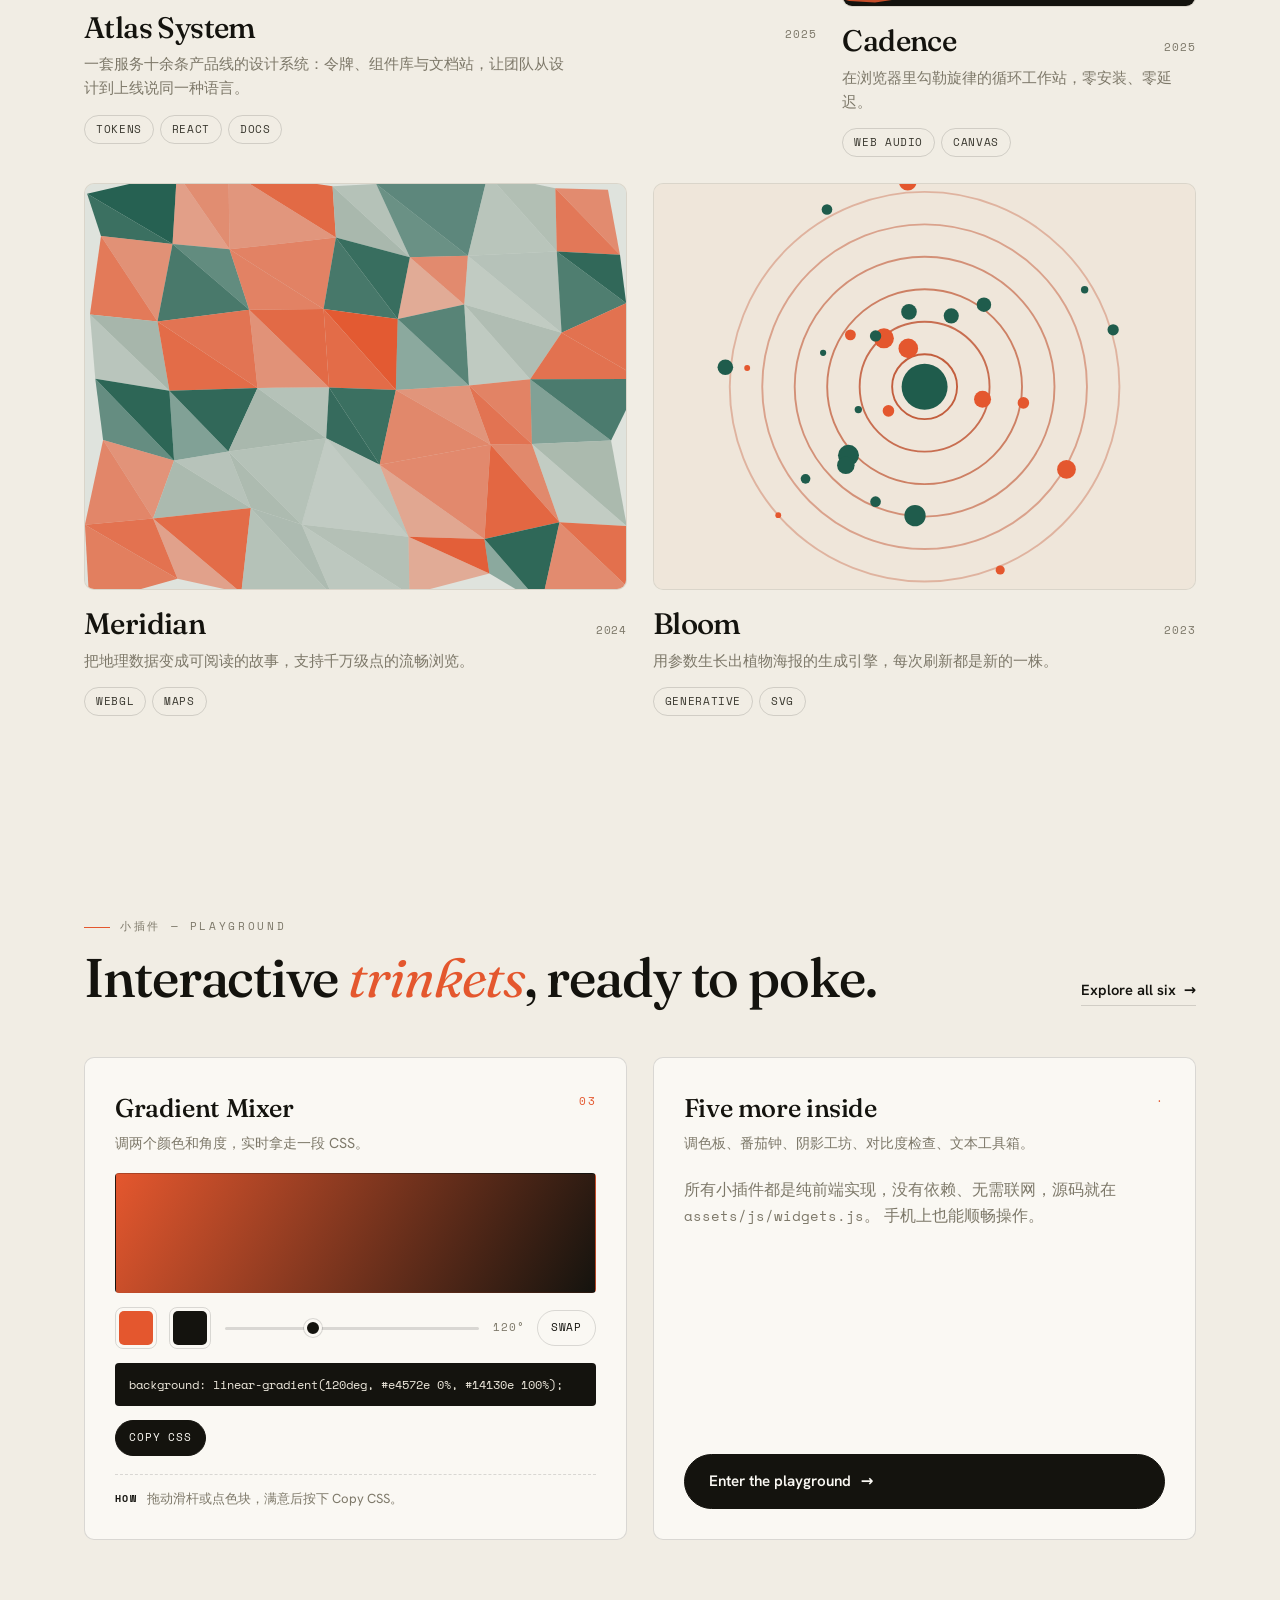
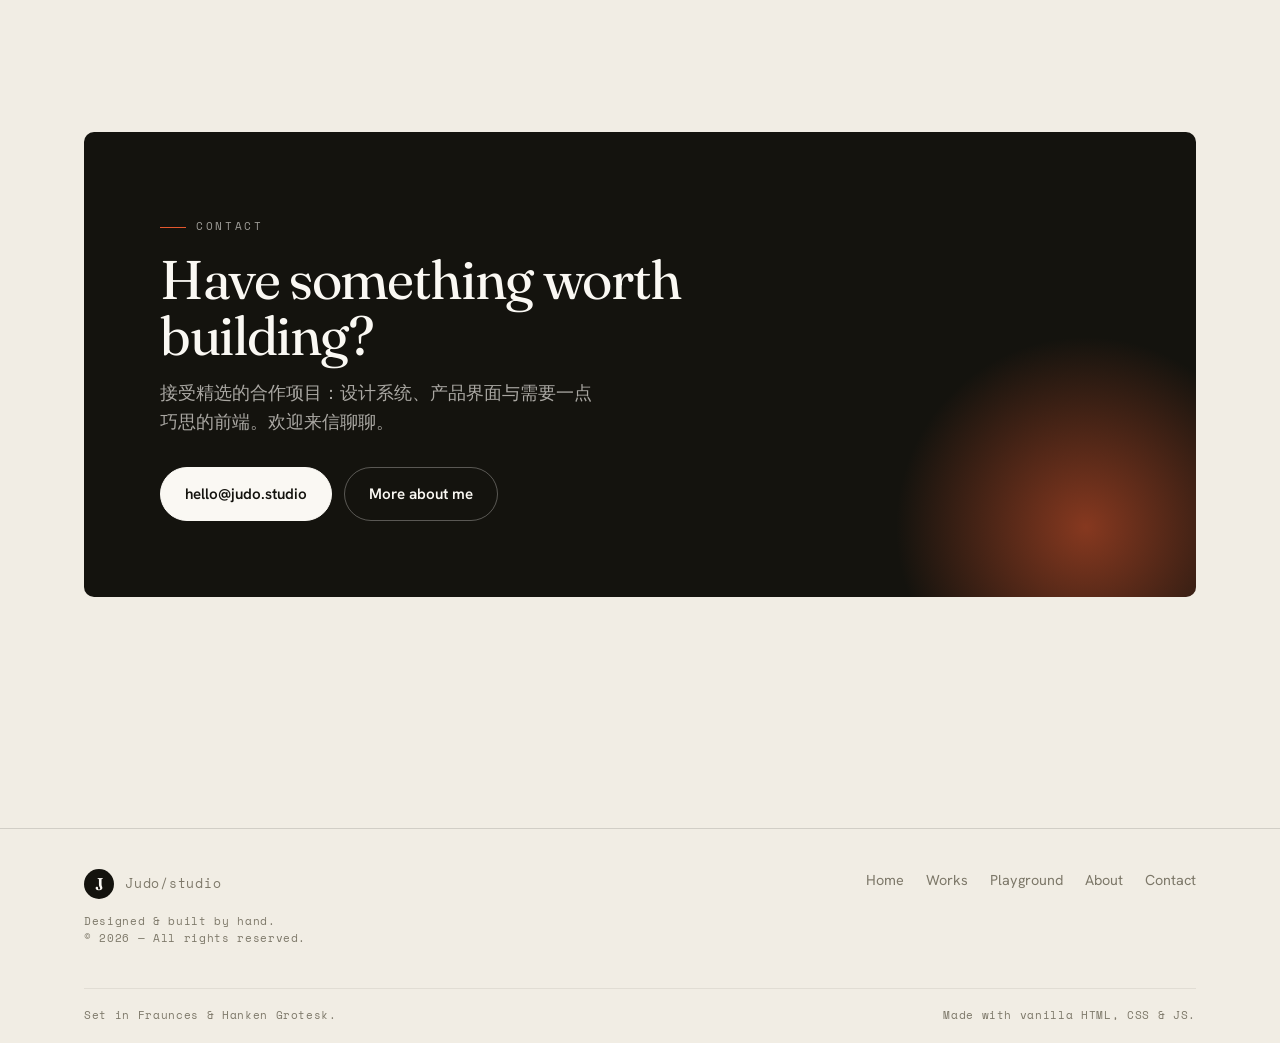
==== commit 79ecf537: "Fix review findings: audio context, a11y labels, anchor offset - Reuse a single AudioContext for the" ====
--- a/index.html
+++ b/index.html
@@ -6,6 +6,7 @@
 <title>Judo / Studio — Portfolio of a designer &amp; developer</title>
 <meta name="description" content="Judo / Studio — a personal portfolio of selected work and interactive experiments in interface design and front-end engineering.">
 <meta name="theme-color" content="#f1ede4">
+<link rel="icon" href="assets/favicon.svg" type="image/svg+xml">
 <link rel="stylesheet" href="assets/css/fonts.css">
 <link rel="stylesheet" href="assets/css/style.css">
 </head>
@@ -91,7 +92,7 @@
 
     <div class="work-grid">
       <article class="card card--wide reveal">
-        <a class="card-link" href="works.html#atlas">
+        <a class="card-link" href="works.html#atlas" aria-label="View Atlas System project">
           <div class="thumb" data-art="grid" data-seed="11" data-palette="#e9e4d8,#14130e,#e4572e,#b8b2a2">
             <span class="thumb-tag">Design system</span>
             <span class="thumb-go" aria-hidden="true">→</span>
@@ -108,7 +109,7 @@
       </article>
 
       <article class="card card--narrow reveal">
-        <a class="card-link" href="works.html#cadence">
+        <a class="card-link" href="works.html#cadence" aria-label="View Cadence project">
           <div class="thumb" data-art="wave" data-seed="4" data-palette="#14130e,#e4572e,#f1ede4,#1f5c4c">
             <span class="thumb-tag">Audio</span>
             <span class="thumb-go" aria-hidden="true">→</span>
@@ -125,7 +126,7 @@
       </article>
 
       <article class="card reveal">
-        <a class="card-link" href="works.html#meridian">
+        <a class="card-link" href="works.html#meridian" aria-label="View Meridian project">
           <div class="thumb" data-art="mesh" data-seed="23" data-palette="#dfe3dd,#1f5c4c,#e4572e,#9fb0a4">
             <span class="thumb-tag">Data viz</span>
             <span class="thumb-go" aria-hidden="true">→</span>
@@ -142,7 +143,7 @@
       </article>
 
       <article class="card reveal">
-        <a class="card-link" href="works.html#bloom">
+        <a class="card-link" href="works.html#bloom" aria-label="View Bloom project">
           <div class="thumb" data-art="orbit" data-seed="31" data-palette="#efe6da,#b83c17,#1f5c4c,#e4572e">
             <span class="thumb-tag">Generative</span>
             <span class="thumb-go" aria-hidden="true">→</span>
--- a/assets/css/fonts.css
+++ b/assets/css/fonts.css
@@ -1,4 +1,6 @@
-/* Self-hosted webfonts (latin subset) */
+/* Self-hosted webfonts (latin subset).
+   Fraunces, Hanken Grotesk and Space Mono are licensed under the SIL Open
+   Font License 1.1 — see OFL.txt in the fonts directory. */
 
 @font-face {
   font-family: 'Fraunces';
--- a/assets/css/style.css
+++ b/assets/css/style.css
@@ -35,6 +35,7 @@
 /* ---------- reset ---------- */
 *, *::before, *::after { box-sizing: border-box; }
 html { -webkit-text-size-adjust: 100%; scroll-behavior: smooth; }
+:target { scroll-margin-top: calc(var(--header-h) + 20px); }
 body {
   margin: 0;
   background: var(--paper);
@@ -301,7 +302,6 @@
   display: flex;
   flex-direction: column;
   gap: 18px;
-  group: card;
 }
 .card--wide { grid-column: span 4; }
 .card--narrow { grid-column: span 2; }
